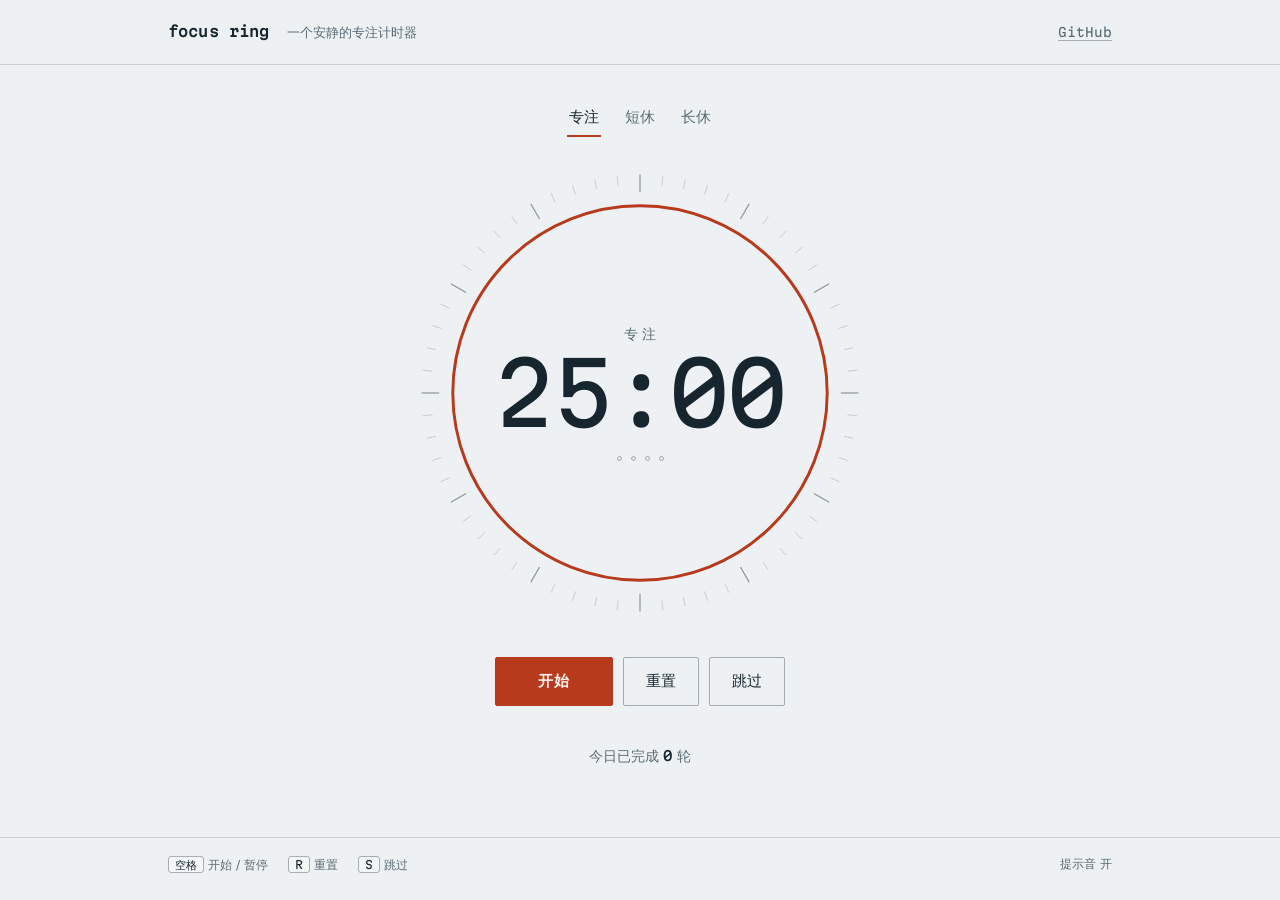
==== index.html @ 0d2411a3 "feat: 添加 focus ring 专注计时器 - 25 分钟专注、5 分钟短休与每四轮 15 分钟长休的循环 - 仪器式刻度表盘、进度弧、今日完成统计 - 键盘快捷键、可选提示音、响应式布局与减" ====
<!doctype html>
<html lang="zh-CN">
<head>
  <meta charset="utf-8">
  <meta name="viewport" content="width=device-width, initial-scale=1">
  <title>focus ring · 专注计时器</title>
  <meta name="description" content="一个安静的专注计时器：25 分钟专注、5 分钟短休，每四轮一次 15 分钟长休。零依赖，离线可用。">
  <meta name="theme-color" content="#edf1f3">
  <meta name="color-scheme" content="light">
  <meta property="og:title" content="focus ring · 专注计时器">
  <meta property="og:description" content="一个安静的专注计时器：25 分钟专注、5 分钟短休，每四轮一次 15 分钟长休。">
  <meta property="og:type" content="website">
  <link rel="icon" href="assets/favicon.svg" type="image/svg+xml">
  <link rel="preconnect" href="https://fonts.googleapis.com">
  <link rel="preconnect" href="https://fonts.gstatic.com" crossorigin>
  <link href="https://fonts.googleapis.com/css2?family=Martian+Mono:wght@400;500;600&display=swap" rel="stylesheet">
  <link rel="stylesheet" href="styles.css">
</head>
<body>
  <header class="topbar">
    <div class="topbar-inner">
      <div class="brand">
        <h1 class="wordmark">focus ring</h1>
        <span class="tagline">一个安静的专注计时器</span>
      </div>
      <a class="repo-link" href="https://github.com/AyaseEli-Bing/focus-ring" target="_blank" rel="noreferrer">GitHub</a>
    </div>
  </header>

  <main class="stage">
    <div class="mode-switch" role="group" aria-label="选择模式">
      <button type="button" class="mode" data-mode="focus" aria-pressed="true">专注</button>
      <button type="button" class="mode" data-mode="short" aria-pressed="false">短休</button>
      <button type="button" class="mode" data-mode="long" aria-pressed="false">长休</button>
    </div>

    <div class="dial-wrap">
      <svg class="dial" viewBox="0 0 480 480" aria-hidden="true" focusable="false">
        <g id="ticks"></g>
        <circle class="track" cx="240" cy="240" r="192"></circle>
        <circle id="progress" class="progress" cx="240" cy="240" r="192" transform="rotate(-90 240 240)"></circle>
        <circle id="marker" class="marker" cx="240" cy="48" r="4.5"></circle>
      </svg>
      <div class="face">
        <p class="phase" id="phaseLabel">专注</p>
        <p class="time" id="timeDisplay" role="timer">25:00</p>
        <div class="rounds" id="rounds" role="group" aria-label="本轮进度：0 / 4">
          <span class="dot"></span><span class="dot"></span><span class="dot"></span><span class="dot"></span>
        </div>
      </div>
    </div>

    <div class="controls">
      <button type="button" class="primary" id="toggleBtn">开始</button>
      <button type="button" class="secondary" id="resetBtn">重置</button>
      <button type="button" class="secondary" id="skipBtn">跳过</button>
    </div>

    <p class="status" id="status" role="status" aria-live="polite"></p>
    <p class="today">今日已完成 <strong id="todayCount">0</strong> 轮</p>
  </main>

  <footer class="footer">
    <div class="footer-inner">
      <div class="hints">
        <span><kbd>空格</kbd> 开始 / 暂停</span>
        <span><kbd>R</kbd> 重置</span>
        <span><kbd>S</kbd> 跳过</span>
      </div>
      <button type="button" class="sound" id="soundBtn" aria-pressed="true">提示音 开</button>
    </div>
  </footer>

  <script src="app.js"></script>
</body>
</html>
---- styles.css ----
:root {
  --paper: #edf1f3;
  --ink: #17252f;
  --ink-2: #5a6a74;
  --line: rgba(23, 37, 47, 0.16);
  --line-strong: rgba(23, 37, 47, 0.34);
  --accent: #b83a1c;
  --accent-ink: #fff6f2;
  --font-mono: "Martian Mono", "SF Mono", "Menlo", monospace;
  --font-zh: "PingFang SC", "Hiragino Sans GB", "Microsoft YaHei", system-ui, sans-serif;
}

* {
  box-sizing: border-box;
}

html,
body {
  height: 100%;
}

body {
  margin: 0;
  min-height: 100vh;
  min-height: 100dvh;
  display: flex;
  flex-direction: column;
  background: var(--paper);
  color: var(--ink);
  font-family: var(--font-zh);
  -webkit-font-smoothing: antialiased;
  text-rendering: optimizeLegibility;
}

button {
  font-family: inherit;
  -webkit-tap-highlight-color: transparent;
}

:focus-visible {
  outline: 2px solid var(--accent);
  outline-offset: 3px;
}

/* 顶栏 */

.topbar {
  border-bottom: 1px solid var(--line);
}

.topbar-inner,
.footer-inner {
  max-width: 1000px;
  margin: 0 auto;
}

.topbar-inner {
  padding: 22px 28px;
  display: flex;
  align-items: baseline;
  justify-content: space-between;
  gap: 16px;
}

.brand {
  display: flex;
  align-items: baseline;
  gap: 18px;
  flex-wrap: wrap;
}

.wordmark {
  margin: 0;
  font-family: var(--font-mono);
  font-size: 0.92rem;
  font-weight: 600;
  letter-spacing: 0.01em;
}

.tagline {
  color: var(--ink-2);
  font-size: 0.82rem;
}

.repo-link {
  font-family: var(--font-mono);
  font-size: 0.78rem;
  color: var(--ink-2);
  text-decoration: none;
  border-bottom: 1px solid var(--line-strong);
  padding-bottom: 1px;
  transition: color 0.15s ease, border-color 0.15s ease;
}

.repo-link:hover {
  color: var(--ink);
  border-color: var(--ink);
}

/* 主体 */

.stage {
  flex: 1;
  display: flex;
  flex-direction: column;
  align-items: center;
  padding: 36px 24px 24px;
}

.mode-switch {
  display: flex;
  gap: 22px;
}

.mode {
  appearance: none;
  background: none;
  border: 0;
  padding: 6px 2px 9px;
  position: relative;
  font-size: 0.95rem;
  color: var(--ink-2);
  cursor: pointer;
  transition: color 0.15s ease;
}

.mode::after {
  content: "";
  position: absolute;
  left: 0;
  right: 0;
  bottom: 0;
  height: 2px;
  background: var(--accent);
  opacity: 0;
  transform: scaleX(0.6);
  transition: opacity 0.18s ease, transform 0.18s ease;
}

.mode:hover {
  color: var(--ink);
}

.mode[aria-pressed="true"] {
  color: var(--ink);
}

.mode[aria-pressed="true"]::after {
  opacity: 1;
  transform: scaleX(1);
}

/* 表盘 */

.dial-wrap {
  position: relative;
  width: clamp(300px, min(76vw, calc(100dvh - 410px)), 468px);
  aspect-ratio: 1;
  margin-top: 22px;
  container-type: inline-size;
}

.dial {
  position: absolute;
  inset: 0;
  width: 100%;
  height: 100%;
  color: var(--ink);
  overflow: visible;
}

.tick {
  stroke: currentColor;
  stroke-width: 1;
  opacity: 0.18;
}

.tick.major {
  stroke-width: 1.2;
  opacity: 0.45;
}

.track {
  fill: none;
  stroke: var(--line);
  stroke-width: 1;
}

.progress {
  fill: none;
  stroke: var(--accent);
  stroke-width: 3;
  stroke-linecap: round;
}

.marker {
  fill: var(--accent);
}

.face {
  position: absolute;
  inset: 0;
  display: flex;
  flex-direction: column;
  align-items: center;
  justify-content: center;
  gap: 4px;
  text-align: center;
}

.phase {
  margin: 0;
  font-size: 0.88rem;
  letter-spacing: 0.34em;
  padding-left: 0.34em;
  color: var(--ink-2);
}

.time {
  margin: 2px 0 0;
  font-family: var(--font-mono);
  font-weight: 400;
  font-size: clamp(2.4rem, 20cqw, 5.4rem);
  line-height: 1;
  letter-spacing: -0.02em;
  font-variant-numeric: tabular-nums;
}

.rounds {
  display: flex;
  gap: 9px;
  margin-top: 16px;
}

.dot {
  width: 5px;
  height: 5px;
  border-radius: 50%;
  border: 1px solid var(--line-strong);
  transition: background-color 0.2s ease, border-color 0.2s ease;
}

.dot.filled {
  background: var(--ink);
  border-color: var(--ink);
}

/* 控件 */

.controls {
  display: flex;
  gap: 10px;
  margin-top: 30px;
}

.primary,
.secondary {
  font-size: 0.95rem;
  border-radius: 2px;
  cursor: pointer;
  transition: background-color 0.15s ease, border-color 0.15s ease,
    color 0.15s ease, transform 0.06s ease;
}

.primary {
  min-width: 118px;
  padding: 13px 30px;
  border: 1px solid var(--accent);
  background: var(--accent);
  color: var(--accent-ink);
  font-weight: 600;
  letter-spacing: 0.06em;
}

.primary:hover {
  background: #a2331a;
  border-color: #a2331a;
}

.primary:active {
  transform: translateY(1px);
}

.primary:focus-visible {
  outline-color: var(--ink);
}

.secondary {
  padding: 12px 22px;
  border: 1px solid var(--line-strong);
  background: transparent;
  color: var(--ink);
}

.secondary:hover {
  border-color: var(--ink);
  background: rgba(23, 37, 47, 0.035);
}

.status {
  min-height: 1.4em;
  margin: 16px 0 0;
  font-size: 0.85rem;
  color: var(--ink-2);
}

.today {
  margin: 6px 0 0;
  font-size: 0.85rem;
  color: var(--ink-2);
}

.today strong {
  font-family: var(--font-mono);
  font-weight: 500;
  color: var(--ink);
  font-variant-numeric: tabular-nums;
}

/* 完成时的确认闪烁 */

.dial-wrap.done .progress {
  animation: confirm 0.9s ease-out;
}

@keyframes confirm {
  0% { opacity: 1; }
  30% { opacity: 0.2; }
  100% { opacity: 1; }
}

/* 页脚 */

.footer {
  border-top: 1px solid var(--line);
}

.footer-inner {
  padding: 16px 28px 24px;
  display: flex;
  justify-content: space-between;
  align-items: center;
  gap: 16px;
  font-size: 0.78rem;
  color: var(--ink-2);
}

.hints {
  display: flex;
  gap: 20px;
  flex-wrap: wrap;
}

kbd {
  font-family: var(--font-mono);
  font-size: 0.7rem;
  border: 1px solid var(--line-strong);
  border-radius: 3px;
  padding: 1px 6px;
  color: var(--ink);
  background: rgba(255, 255, 255, 0.35);
}

.sound {
  appearance: none;
  background: none;
  border: 0;
  border-bottom: 1px solid transparent;
  padding: 2px 0;
  font-size: 0.78rem;
  color: var(--ink-2);
  cursor: pointer;
}

.sound:hover {
  color: var(--ink);
  border-color: var(--line-strong);
}

/* 窄屏 */

@media (max-width: 560px) {
  .topbar-inner {
    padding: 18px 20px;
  }

  .tagline {
    display: none;
  }

  .stage {
    padding: 28px 20px 20px;
  }

  .mode-switch {
    gap: 18px;
  }

  .controls {
    margin-top: 28px;
  }

  .footer-inner {
    flex-direction: column;
    align-items: flex-start;
    gap: 12px;
    padding: 16px 20px 22px;
  }

  .hints {
    gap: 14px;
  }
}

@media (max-height: 700px) {
  .stage {
    padding-top: 24px;
    padding-bottom: 16px;
  }

  .dial-wrap {
    margin-top: 14px;
  }

  .controls {
    margin-top: 22px;
  }

  .status {
    margin-top: 12px;
  }
}

@media (prefers-reduced-motion: reduce) {
  *,
  *::before,
  *::after {
    animation-duration: 0.001ms !important;
    transition-duration: 0.001ms !important;
  }
}
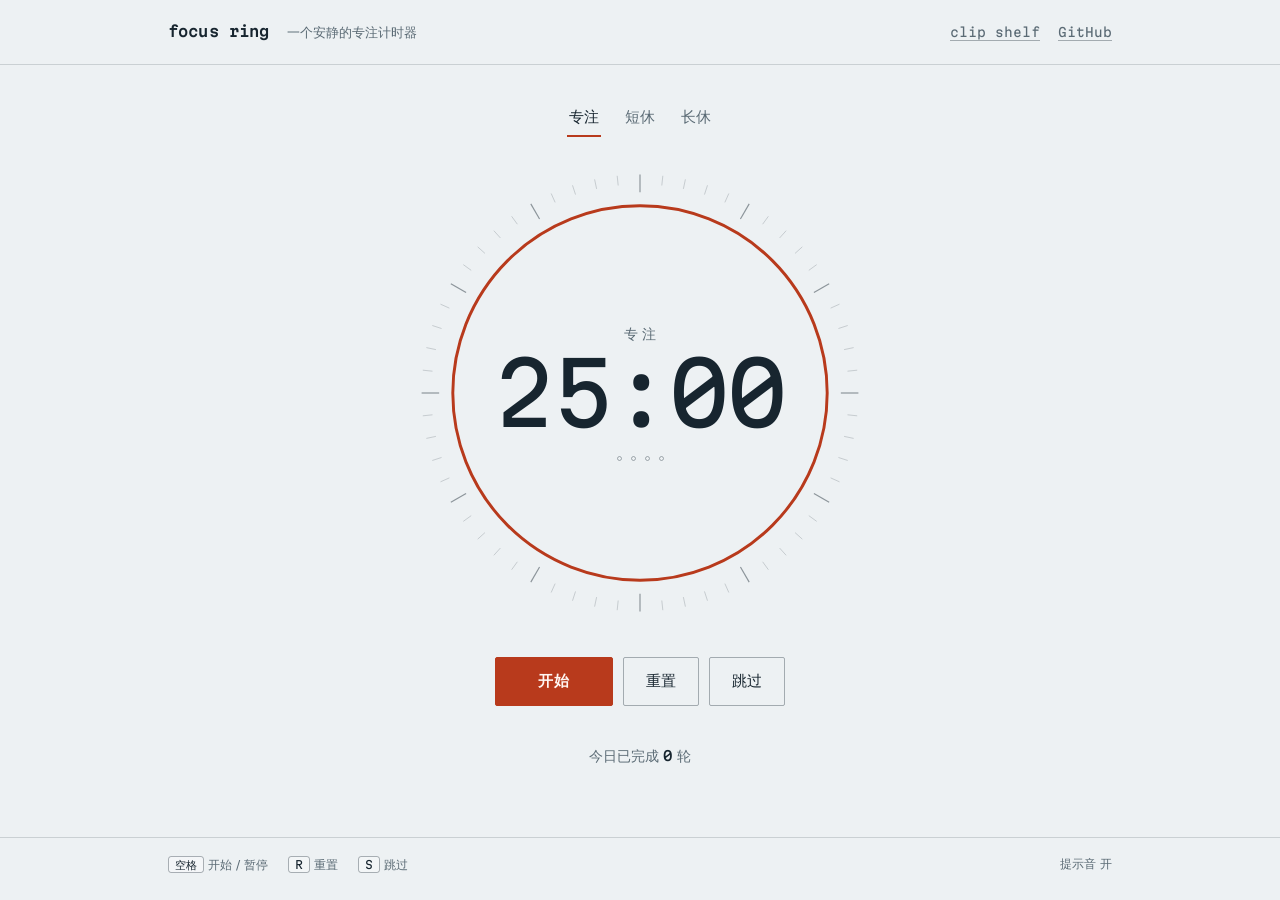
==== commit e2debeee: "docs: README 与顶栏补齐 clip shelf 仓库已有两个工具，README 仍只写 focus ring，两个页面之间也没有入口。" ====
--- a/index.html
+++ b/index.html
@@ -23,7 +23,10 @@
         <h1 class="wordmark">focus ring</h1>
         <span class="tagline">一个安静的专注计时器</span>
       </div>
-      <a class="repo-link" href="https://github.com/AyaseEli-Bing/focus-ring" target="_blank" rel="noreferrer">GitHub</a>
+      <nav class="topbar-links" aria-label="其他工具">
+        <a class="repo-link" href="clipboard.html">clip shelf</a>
+        <a class="repo-link" href="https://github.com/AyaseEli-Bing/focus-ring" target="_blank" rel="noreferrer">GitHub</a>
+      </nav>
     </div>
   </header>
 
--- a/styles.css
+++ b/styles.css
@@ -90,6 +90,13 @@
   border-bottom: 1px solid var(--line-strong);
   padding-bottom: 1px;
   transition: color 0.15s ease, border-color 0.15s ease;
+}
+
+.topbar-links {
+  display: flex;
+  align-items: baseline;
+  gap: 18px;
+  flex-wrap: wrap;
 }
 
 .repo-link:hover {
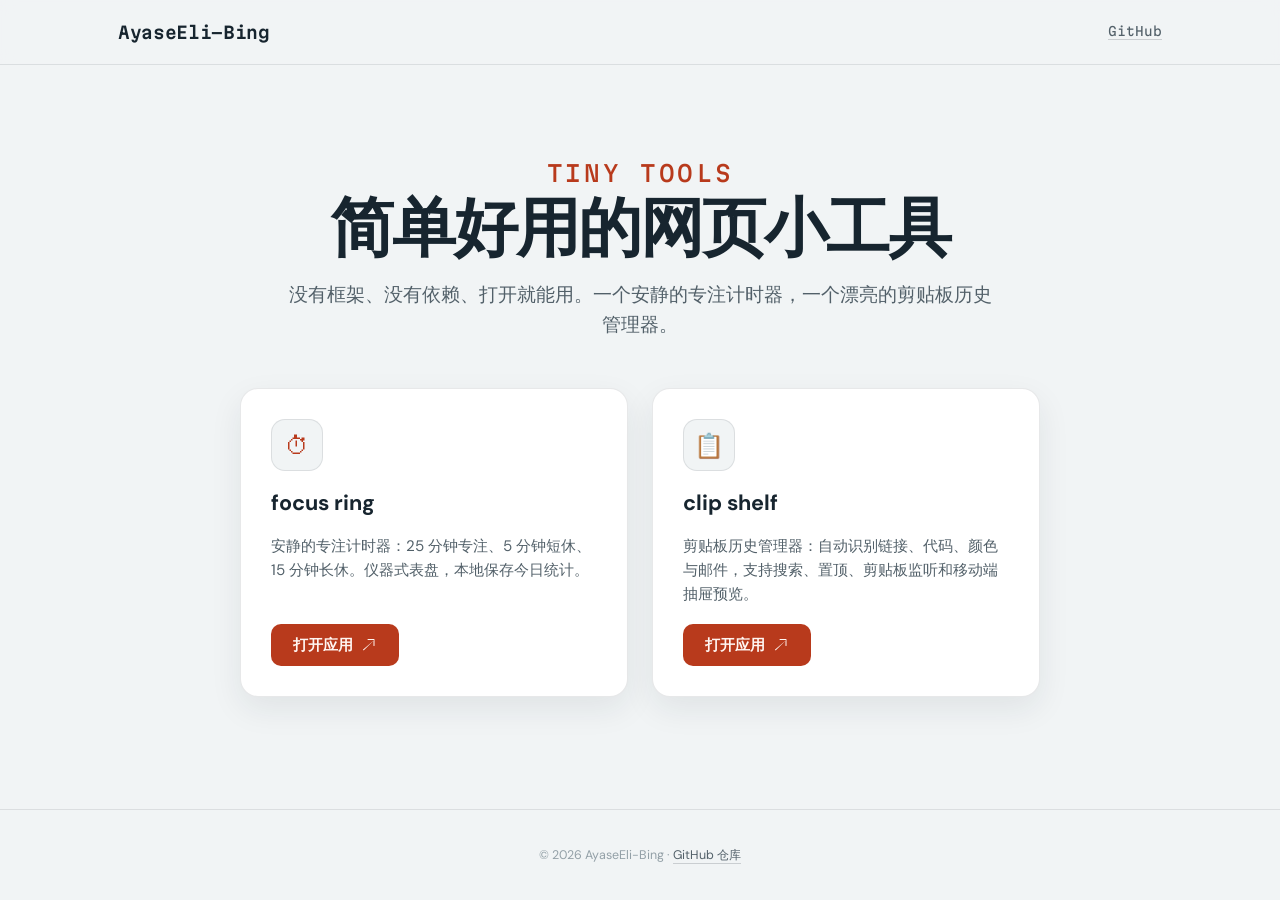
==== commit ca5a3416: "feat: 新增首页落地页，focus ring 移到 focus-ring.html，更新 README" ====
--- a/index.html
+++ b/index.html
@@ -3,77 +3,310 @@
 <head>
   <meta charset="utf-8">
   <meta name="viewport" content="width=device-width, initial-scale=1">
-  <title>focus ring · 专注计时器</title>
-  <meta name="description" content="一个安静的专注计时器：25 分钟专注、5 分钟短休，每四轮一次 15 分钟长休。零依赖，离线可用。">
-  <meta name="theme-color" content="#edf1f3">
+  <title>AyaseEli-Bing · 小工具集合</title>
+  <meta name="description" content="简单、好看的网页小工具：专注计时器 focus ring 与剪贴板历史管理器 clip shelf。">
+  <meta name="theme-color" content="#f1f4f5">
   <meta name="color-scheme" content="light">
-  <meta property="og:title" content="focus ring · 专注计时器">
-  <meta property="og:description" content="一个安静的专注计时器：25 分钟专注、5 分钟短休，每四轮一次 15 分钟长休。">
-  <meta property="og:type" content="website">
   <link rel="icon" href="assets/favicon.svg" type="image/svg+xml">
   <link rel="preconnect" href="https://fonts.googleapis.com">
   <link rel="preconnect" href="https://fonts.gstatic.com" crossorigin>
-  <link href="https://fonts.googleapis.com/css2?family=Martian+Mono:wght@400;500;600&display=swap" rel="stylesheet">
-  <link rel="stylesheet" href="styles.css">
+  <link href="https://fonts.googleapis.com/css2?family=Martian+Mono:wght@400;500;600&family=DM+Sans:wght@400;500;700&display=swap" rel="stylesheet">
+  <style>
+    :root {
+      --bg: #f1f4f5;
+      --surface: #ffffff;
+      --ink: #17252f;
+      --ink-2: #526069;
+      --ink-3: #93a0a7;
+      --line: rgba(23, 37, 47, 0.10);
+      --line-strong: rgba(23, 37, 47, 0.18);
+      --accent: #b83a1c;
+      --accent-ink: #fff6f2;
+      --radius: 18px;
+      --shadow: 0 12px 32px rgba(23, 37, 47, 0.08);
+      --shadow-hover: 0 18px 48px rgba(23, 37, 47, 0.12);
+      --font-sans: "DM Sans", "PingFang SC", "Hiragino Sans GB", "Microsoft YaHei", system-ui, sans-serif;
+      --font-mono: "Martian Mono", "SF Mono", "Menlo", monospace;
+    }
+
+    * {
+      box-sizing: border-box;
+    }
+
+    html, body {
+      height: 100%;
+    }
+
+    body {
+      margin: 0;
+      min-height: 100vh;
+      min-height: 100dvh;
+      display: flex;
+      flex-direction: column;
+      background: var(--bg);
+      color: var(--ink);
+      font-family: var(--font-sans);
+      -webkit-font-smoothing: antialiased;
+      text-rendering: optimizeLegibility;
+    }
+
+    a {
+      color: inherit;
+      text-decoration: none;
+    }
+
+    :focus-visible {
+      outline: 2px solid var(--accent);
+      outline-offset: 3px;
+    }
+
+    /* 顶栏 */
+    .topbar {
+      border-bottom: 1px solid var(--line);
+      background: rgba(241, 244, 245, 0.92);
+      backdrop-filter: blur(8px);
+    }
+
+    .topbar-inner {
+      max-width: 1100px;
+      margin: 0 auto;
+      padding: 22px 28px;
+      display: flex;
+      align-items: center;
+      justify-content: space-between;
+      gap: 16px;
+    }
+
+    .brand {
+      font-family: var(--font-mono);
+      font-size: 1.05rem;
+      font-weight: 600;
+      letter-spacing: -0.02em;
+      color: var(--ink);
+    }
+
+    .repo-link {
+      font-family: var(--font-mono);
+      font-size: 0.78rem;
+      color: var(--ink-2);
+      border-bottom: 1px solid var(--line-strong);
+      padding-bottom: 1px;
+      transition: color 0.15s ease, border-color 0.15s ease;
+    }
+
+    .repo-link:hover {
+      color: var(--ink);
+      border-color: var(--ink);
+    }
+
+    /* 主体 */
+    .main {
+      flex: 1;
+      display: flex;
+      flex-direction: column;
+      align-items: center;
+      justify-content: center;
+      padding: 48px 28px 64px;
+      position: relative;
+    }
+
+    .hero {
+      max-width: 720px;
+      text-align: center;
+      margin-bottom: 48px;
+    }
+
+    .hero h1 {
+      margin: 0 0 16px;
+      font-size: clamp(2.2rem, 6vw, 4rem);
+      font-weight: 700;
+      letter-spacing: -0.03em;
+      line-height: 1.1;
+    }
+
+    .hero h1 span {
+      display: block;
+      font-family: var(--font-mono);
+      font-size: 0.35em;
+      font-weight: 500;
+      letter-spacing: 0.12em;
+      text-transform: uppercase;
+      color: var(--accent);
+      margin-bottom: 8px;
+    }
+
+    .hero p {
+      margin: 0;
+      font-size: clamp(1rem, 2.2vw, 1.18rem);
+      color: var(--ink-2);
+      line-height: 1.6;
+    }
+
+    /* 卡片网格 */
+    .cards {
+      display: grid;
+      grid-template-columns: repeat(auto-fit, minmax(280px, 1fr));
+      gap: 24px;
+      width: 100%;
+      max-width: 800px;
+    }
+
+    .card {
+      position: relative;
+      display: flex;
+      flex-direction: column;
+      align-items: flex-start;
+      gap: 18px;
+      background: var(--surface);
+      border: 1px solid var(--line);
+      border-radius: var(--radius);
+      padding: 30px;
+      box-shadow: var(--shadow);
+      transition: transform 0.2s ease, box-shadow 0.2s ease, border-color 0.2s ease;
+    }
+
+    .card:hover {
+      transform: translateY(-4px);
+      box-shadow: var(--shadow-hover);
+      border-color: var(--line-strong);
+    }
+
+    .card-icon {
+      width: 52px;
+      height: 52px;
+      border-radius: 14px;
+      display: grid;
+      place-items: center;
+      font-size: 1.5rem;
+      background: var(--bg);
+      color: var(--accent);
+      border: 1px solid var(--line);
+    }
+
+    .card h2 {
+      margin: 0;
+      font-size: 1.35rem;
+      font-weight: 700;
+    }
+
+    .card p {
+      margin: 0;
+      color: var(--ink-2);
+      line-height: 1.55;
+      font-size: 0.95rem;
+    }
+
+    .card-action {
+      margin-top: auto;
+      display: inline-flex;
+      align-items: center;
+      gap: 8px;
+      padding: 11px 22px;
+      border-radius: 10px;
+      background: var(--accent);
+      color: var(--accent-ink);
+      font-weight: 600;
+      font-size: 0.92rem;
+      transition: background 0.15s ease;
+    }
+
+    .card-action:hover {
+      background: #9c3117;
+    }
+
+    .card-action svg {
+      width: 16px;
+      height: 16px;
+      fill: currentColor;
+    }
+
+    /* 页脚 */
+    .footer {
+      border-top: 1px solid var(--line);
+      color: var(--ink-3);
+      font-size: 0.78rem;
+      text-align: center;
+      padding: 24px 28px;
+    }
+
+    .footer a {
+      color: var(--ink-2);
+      border-bottom: 1px solid var(--line-strong);
+      transition: color 0.15s ease, border-color 0.15s ease;
+    }
+
+    .footer a:hover {
+      color: var(--ink);
+      border-color: var(--ink);
+    }
+
+    @media (max-width: 560px) {
+      .topbar-inner {
+        padding: 16px 20px;
+      }
+
+      .main {
+        padding: 32px 20px 48px;
+      }
+
+      .cards {
+        grid-template-columns: 1fr;
+      }
+
+      .card {
+        padding: 24px;
+      }
+    }
+
+    @media (prefers-reduced-motion: reduce) {
+      *,
+      *::before,
+      *::after {
+        animation-duration: 0.001ms !important;
+        transition-duration: 0.001ms !important;
+      }
+    }
+  </style>
 </head>
 <body>
   <header class="topbar">
     <div class="topbar-inner">
-      <div class="brand">
-        <h1 class="wordmark">focus ring</h1>
-        <span class="tagline">一个安静的专注计时器</span>
-      </div>
-      <nav class="topbar-links" aria-label="其他工具">
-        <a class="repo-link" href="clipboard.html">clip shelf</a>
-        <a class="repo-link" href="https://github.com/AyaseEli-Bing/focus-ring" target="_blank" rel="noreferrer">GitHub</a>
-      </nav>
+      <span class="brand">AyaseEli-Bing</span>
+      <a class="repo-link" href="https://github.com/AyaseEli-Bing/focus-ring" target="_blank" rel="noreferrer">GitHub</a>
     </div>
   </header>
 
-  <main class="stage">
-    <div class="mode-switch" role="group" aria-label="选择模式">
-      <button type="button" class="mode" data-mode="focus" aria-pressed="true">专注</button>
-      <button type="button" class="mode" data-mode="short" aria-pressed="false">短休</button>
-      <button type="button" class="mode" data-mode="long" aria-pressed="false">长休</button>
+  <main class="main">
+    <section class="hero">
+      <h1><span>Tiny Tools</span>简单好用的网页小工具</h1>
+      <p>没有框架、没有依赖、打开就能用。一个安静的专注计时器，一个漂亮的剪贴板历史管理器。</p>
+    </section>
+
+    <div class="cards">
+      <a class="card" href="focus-ring.html">
+        <div class="card-icon" aria-hidden="true">⏱</div>
+        <h2>focus ring</h2>
+        <p>安静的专注计时器：25 分钟专注、5 分钟短休、15 分钟长休。仪器式表盘，本地保存今日统计。</p>
+        <span class="card-action">
+          打开应用
+          <svg viewBox="0 0 16 16" aria-hidden="true"><path d="M6.5 2.5a.5.5 0 0 1 .5-.5h6a.5.5 0 0 1 .5.5v6a.5.5 0 0 1-1 0V3.707L2.854 13.146a.5.5 0 0 1-.708-.708L13.293 3H7a.5.5 0 0 1-.5-.5z"/></svg>
+        </span>
+      </a>
+
+      <a class="card" href="clipboard.html">
+        <div class="card-icon" aria-hidden="true">📋</div>
+        <h2>clip shelf</h2>
+        <p>剪贴板历史管理器：自动识别链接、代码、颜色与邮件，支持搜索、置顶、剪贴板监听和移动端抽屉预览。</p>
+        <span class="card-action">
+          打开应用
+          <svg viewBox="0 0 16 16" aria-hidden="true"><path d="M6.5 2.5a.5.5 0 0 1 .5-.5h6a.5.5 0 0 1 .5.5v6a.5.5 0 0 1-1 0V3.707L2.854 13.146a.5.5 0 0 1-.708-.708L13.293 3H7a.5.5 0 0 1-.5-.5z"/></svg>
+        </span>
+      </a>
     </div>
-
-    <div class="dial-wrap">
-      <svg class="dial" viewBox="0 0 480 480" aria-hidden="true" focusable="false">
-        <g id="ticks"></g>
-        <circle class="track" cx="240" cy="240" r="192"></circle>
-        <circle id="progress" class="progress" cx="240" cy="240" r="192" transform="rotate(-90 240 240)"></circle>
-        <circle id="marker" class="marker" cx="240" cy="48" r="4.5"></circle>
-      </svg>
-      <div class="face">
-        <p class="phase" id="phaseLabel">专注</p>
-        <p class="time" id="timeDisplay" role="timer">25:00</p>
-        <div class="rounds" id="rounds" role="group" aria-label="本轮进度：0 / 4">
-          <span class="dot"></span><span class="dot"></span><span class="dot"></span><span class="dot"></span>
-        </div>
-      </div>
-    </div>
-
-    <div class="controls">
-      <button type="button" class="primary" id="toggleBtn">开始</button>
-      <button type="button" class="secondary" id="resetBtn">重置</button>
-      <button type="button" class="secondary" id="skipBtn">跳过</button>
-    </div>
-
-    <p class="status" id="status" role="status" aria-live="polite"></p>
-    <p class="today">今日已完成 <strong id="todayCount">0</strong> 轮</p>
   </main>
 
   <footer class="footer">
-    <div class="footer-inner">
-      <div class="hints">
-        <span><kbd>空格</kbd> 开始 / 暂停</span>
-        <span><kbd>R</kbd> 重置</span>
-        <span><kbd>S</kbd> 跳过</span>
-      </div>
-      <button type="button" class="sound" id="soundBtn" aria-pressed="true">提示音 开</button>
-    </div>
+    <p>© 2026 AyaseEli-Bing · <a href="https://github.com/AyaseEli-Bing/focus-ring" target="_blank" rel="noreferrer">GitHub 仓库</a></p>
   </footer>
-
-  <script src="app.js"></script>
 </body>
-</html>+</html>
